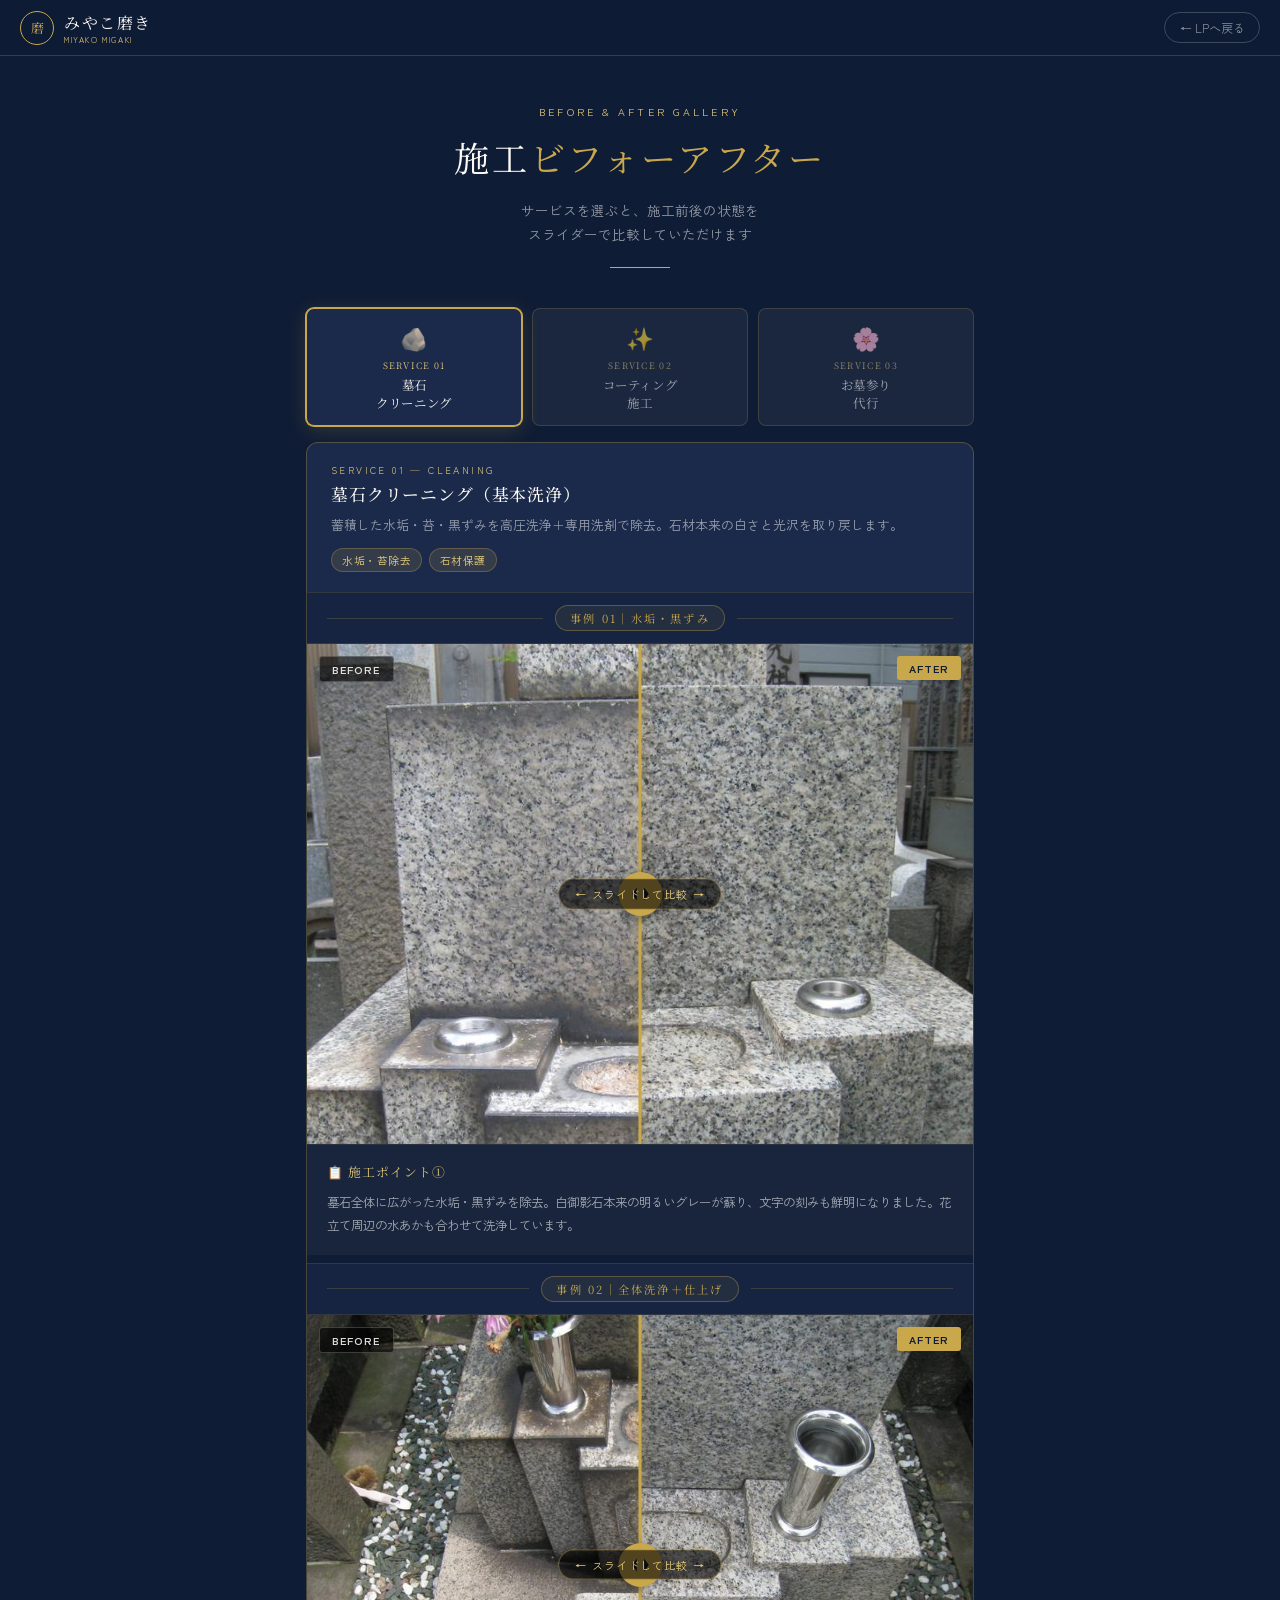
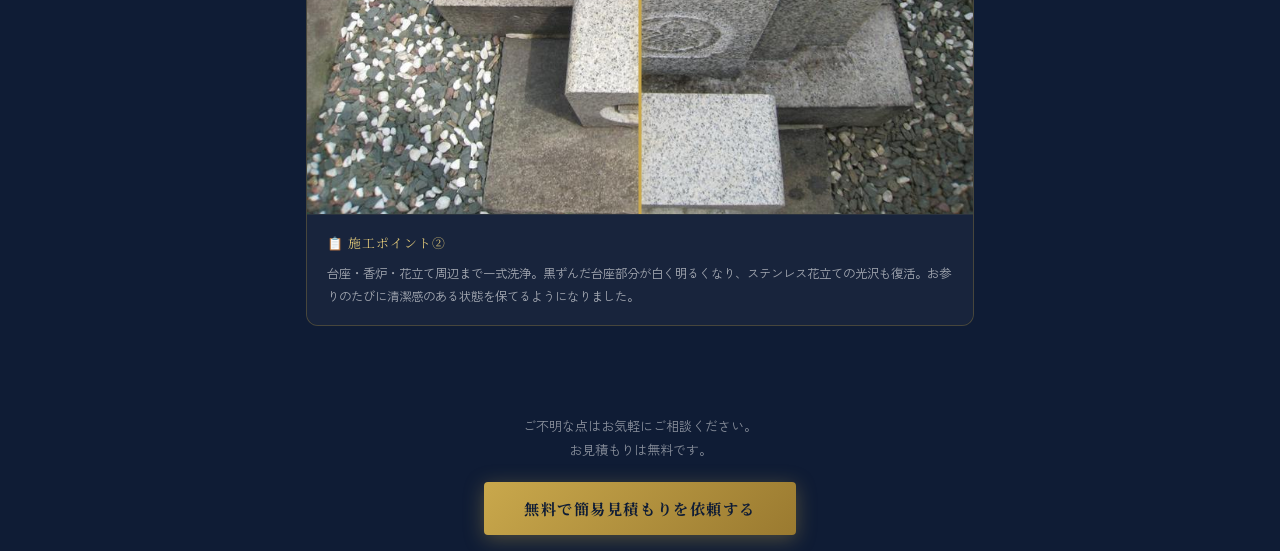
==== pages/before-after.html @ 1ab8997d "Replace site with new みやこ磨き HP (Cowork-generated)" ====
<!DOCTYPE html>
<html lang="ja">
<head>
<meta charset="UTF-8">
<meta name="viewport" content="width=device-width, initial-scale=1.0">
<title>みやこ磨き｜施工ビフォーアフター</title>
<link rel="preconnect" href="https://fonts.googleapis.com">
<link rel="preconnect" href="https://fonts.gstatic.com" crossorigin>
<link href="https://fonts.googleapis.com/css2?family=Noto+Serif+JP:wght@300;400;500;700&family=Zen+Kaku+Gothic+New:wght@300;400;500;700&display=swap" rel="stylesheet">
<style>
:root{
  --navy:#1B2A4A;--navy-dark:#0F1C35;--navy-mid:#243358;
  --gold:#C9A84C;--gold-lt:#E2C97A;--gold-dk:#9A7A30;
  --cream:#F5F0E8;--cream-dk:#EAE3D5;--white:#FDFAF6;
  --text:#2C2C2C;--text-lt:#5A5A5A;
}
*,*::before,*::after{box-sizing:border-box;margin:0;padding:0;}
html{scroll-behavior:smooth;}
body{font-family:'Zen Kaku Gothic New','Hiragino Kaku Gothic ProN',sans-serif;background:var(--navy-dark);color:var(--white);min-height:100vh;}

/* ── Header ── */
header{position:sticky;top:0;z-index:50;background:rgba(15,28,53,0.97);backdrop-filter:blur(12px);border-bottom:1px solid rgba(201,168,76,0.25);padding:0 1.25rem;height:56px;display:flex;align-items:center;justify-content:space-between;}
.logo{display:flex;align-items:center;gap:10px;}
.logo-mark{width:34px;height:34px;border:1.5px solid var(--gold);border-radius:50%;display:flex;align-items:center;justify-content:center;font-family:'Noto Serif JP',serif;font-size:13px;color:var(--gold);}
.logo-name{font-family:'Noto Serif JP',serif;font-size:1rem;color:var(--white);letter-spacing:0.1em;}
.logo-name small{display:block;font-size:0.5rem;color:var(--gold-lt);letter-spacing:0.2em;font-family:'Zen Kaku Gothic New',sans-serif;}
.header-back{font-size:0.75rem;color:rgba(255,255,255,0.5);border:1px solid rgba(255,255,255,0.2);padding:0.35rem 0.9rem;border-radius:99px;transition:0.2s;text-decoration:none;}
.header-back:hover{color:var(--gold-lt);border-color:var(--gold);}

/* ── Page Hero ── */
.page-hero{text-align:center;padding:3rem 1.5rem 2.5rem;}
.page-hero::after{content:'';display:block;width:60px;height:1px;background:var(--gold);margin:1.25rem auto 0;}
.page-label{font-size:0.65rem;letter-spacing:0.3em;color:var(--gold-lt);margin-bottom:0.75rem;display:block;}
.page-title{font-family:'Noto Serif JP',serif;font-size:clamp(1.5rem,5vw,2.2rem);font-weight:400;letter-spacing:0.08em;}
.page-title span{color:var(--gold);}
.page-sub{margin-top:1rem;font-size:0.85rem;color:rgba(255,255,255,0.55);line-height:1.8;}

/* ── Tabs ── */
.tabs-wrap{padding:0 1rem 1rem;max-width:700px;margin:0 auto;}
.tabs{display:grid;grid-template-columns:repeat(3,1fr);gap:0.6rem;}
.tab-btn{background:rgba(255,255,255,0.05);border:1px solid rgba(201,168,76,0.2);border-radius:8px;padding:0.75rem 0.5rem;cursor:pointer;text-align:center;transition:all 0.3s ease;color:rgba(255,255,255,0.6);font-size:0.75rem;line-height:1.5;font-family:inherit;}
.tab-btn .tab-icon{font-size:1.4rem;display:block;margin-bottom:0.3rem;}
.tab-btn .tab-num{font-family:'Noto Serif JP',serif;font-size:0.55rem;letter-spacing:0.15em;color:var(--gold-lt);opacity:0.6;display:block;margin-bottom:0.2rem;}
.tab-btn .tab-name{font-family:'Noto Serif JP',serif;font-size:0.78rem;letter-spacing:0.05em;display:block;}
.tab-btn:hover{border-color:var(--gold);color:rgba(255,255,255,0.85);background:rgba(201,168,76,0.08);}
.tab-btn.active{background:var(--navy);border-color:var(--gold);color:var(--white);box-shadow:0 0 0 1px var(--gold),0 4px 20px rgba(201,168,76,0.2);}
.tab-btn.active .tab-num{opacity:1;}

/* ── Panels ── */
.panels{max-width:700px;margin:0 auto;padding:0 1rem 3rem;}
.panel{display:none;}
.panel.active{display:block;animation:fadeUp 0.45s cubic-bezier(0.4,0,0.2,1);}
@keyframes fadeUp{from{opacity:0;transform:translateY(16px);}to{opacity:1;transform:translateY(0);}}

/* ── Panel Header ── */
.panel-header{background:var(--navy);border:1px solid rgba(201,168,76,0.3);border-radius:12px 12px 0 0;padding:1.25rem 1.5rem;border-bottom:none;}
.panel-header-multi{background:var(--navy);border:1px solid rgba(201,168,76,0.3);border-radius:12px 12px 0 0;padding:1.25rem 1.5rem;border-bottom:none;}
.panel-label{font-size:0.6rem;letter-spacing:0.25em;color:var(--gold-lt);text-transform:uppercase;margin-bottom:0.3rem;display:block;}
.panel-title{font-family:'Noto Serif JP',serif;font-size:1.05rem;font-weight:500;color:var(--white);letter-spacing:0.05em;}
.panel-desc{margin-top:0.5rem;font-size:0.8rem;color:rgba(255,255,255,0.55);line-height:1.75;}
.panel-points{display:flex;flex-wrap:wrap;gap:0.4rem;margin-top:0.75rem;}
.panel-point{background:rgba(201,168,76,0.15);border:1px solid rgba(201,168,76,0.3);color:var(--gold-lt);font-size:0.68rem;padding:3px 10px;border-radius:99px;letter-spacing:0.05em;}

/* ── Case Divider (複数事例用) ── */
.case-divider{
  display:flex;align-items:center;gap:12px;
  padding:1.25rem 0 0.75rem;
}
.case-divider-line{flex:1;height:1px;background:rgba(201,168,76,0.2);}
.case-divider-label{
  font-family:'Noto Serif JP',serif;
  font-size:0.7rem;color:var(--gold);
  letter-spacing:0.2em;white-space:nowrap;
  padding:4px 14px;
  border:1px solid rgba(201,168,76,0.35);
  border-radius:99px;
  background:rgba(201,168,76,0.08);
}

/* ── Slider ── */
.slider-wrap{position:relative;border:1px solid rgba(201,168,76,0.3);border-top:none;overflow:hidden;background:#000;user-select:none;touch-action:none;;aspect-ratio:4/3;}
.slider-wrap.rounded-bottom{border-radius:0 0 12px 12px;}
.slider-hint{position:absolute;top:50%;left:50%;transform:translate(-50%,-50%);background:rgba(0,0,0,0.6);color:var(--gold-lt);font-size:0.7rem;padding:0.4rem 1rem;border-radius:99px;border:1px solid rgba(201,168,76,0.4);letter-spacing:0.1em;pointer-events:none;z-index:10;transition:opacity 0.5s;white-space:nowrap;}
.slider-hint.hidden{opacity:0;}
.slider-img{display:block;width:100%;aspect-ratio:4/3;object-fit:cover;}
.img-after{position:absolute;top:0;left:0;width:100%;height:100%;object-fit:cover;z-index:1;}
.img-before-wrap{position:absolute;top:0;left:0;bottom:0;width:50%;overflow:hidden;z-index:2;}
.img-before-wrap .slider-img{position:absolute;top:0;left:0;width:100vw;max-width:700px;height:100%;object-fit:cover;}
.slider-line{position:absolute;top:0;bottom:0;left:50%;width:3px;background:var(--gold);z-index:3;transform:translateX(-50%);box-shadow:0 0 12px rgba(201,168,76,0.6);}
.slider-handle{position:absolute;top:50%;left:50%;transform:translate(-50%,-50%);width:44px;height:44px;background:var(--gold);border-radius:50%;display:flex;align-items:center;justify-content:center;cursor:ew-resize;box-shadow:0 2px 12px rgba(0,0,0,0.4);}
.slider-handle svg{width:22px;height:22px;fill:var(--navy-dark);}
.slider-label{position:absolute;top:12px;padding:4px 12px;font-size:0.68rem;font-weight:700;letter-spacing:0.1em;border-radius:3px;z-index:4;pointer-events:none;}
.label-before{left:12px;background:rgba(0,0,0,0.6);color:rgba(255,255,255,0.85);border:1px solid rgba(255,255,255,0.2);}
.label-after{right:12px;background:var(--gold);color:var(--navy-dark);}

/* ── Caption ── */
.panel-caption{margin-top:1.25rem;background:rgba(255,255,255,0.04);border:1px solid rgba(201,168,76,0.15);border-radius:8px;padding:1.1rem 1.25rem;}
.panel-caption.no-top-margin{margin-top:0;border-radius:0 0 8px 8px;border-top:none;}
.caption-title{font-family:'Noto Serif JP',serif;font-size:0.8rem;color:var(--gold-lt);margin-bottom:0.6rem;letter-spacing:0.08em;}
.caption-body{font-size:0.78rem;color:rgba(255,255,255,0.6);line-height:1.85;}

/* ── Multi-slider block ── */
.multi-slider-block{
  border:1px solid rgba(201,168,76,0.3);
  border-top:none;
  border-radius:0 0 12px 12px;
  overflow:hidden;
}
.multi-slider-block .slider-wrap{border:none;border-radius:0;;aspect-ratio:4/3;}
.multi-slider-block .case-divider{
  padding:0.75rem 1.25rem;
  background:rgba(27,42,74,0.6);
  border-top:1px solid rgba(201,168,76,0.15);
  border-bottom:1px solid rgba(201,168,76,0.15);
}
.multi-slider-block .panel-caption{
  margin:0;border-radius:0;
  border:none;border-top:1px solid rgba(201,168,76,0.1);
}
.multi-slider-block .panel-caption:last-child{
  border-radius:0 0 12px 12px;
}

/* ── CTA ── */
.cta-wrap{text-align:center;margin-top:2.5rem;padding:0 1rem 1rem;}
.cta-text{font-size:0.82rem;color:rgba(255,255,255,0.5);margin-bottom:1.25rem;line-height:1.8;}
.btn-cta{display:inline-block;background:linear-gradient(135deg,var(--gold) 0%,var(--gold-dk) 100%);color:var(--navy-dark);font-family:'Noto Serif JP',serif;font-size:0.95rem;font-weight:700;padding:1rem 2.5rem;border-radius:4px;letter-spacing:0.1em;box-shadow:0 4px 20px rgba(201,168,76,0.35);transition:0.3s;text-decoration:none;}
.btn-cta:hover{transform:translateY(-2px);box-shadow:0 8px 28px rgba(201,168,76,0.5);}
</style>
</head>
<body>

<header>
  <div class="logo">
    <div class="logo-mark">磨</div>
    <div class="logo-name">みやこ磨き<small>MIYAKO MIGAKI</small></div>
  </div>
  <a href="#" class="header-back">← LPへ戻る</a>
</header>

<div class="page-hero">
  <span class="page-label">BEFORE &amp; AFTER GALLERY</span>
  <h1 class="page-title">施工<span>ビフォーアフター</span></h1>
  <p class="page-sub">サービスを選ぶと、施工前後の状態を<br>スライダーで比較していただけます</p>
</div>

<div class="tabs-wrap">
  <div class="tabs">
    <button class="tab-btn active" onclick="switchTab(0,this)">
      <span class="tab-icon">🪨</span>
      <span class="tab-num">SERVICE 01</span>
      <span class="tab-name">墓石<br>クリーニング</span>
    </button>
    <button class="tab-btn" onclick="switchTab(1,this)">
      <span class="tab-icon">✨</span>
      <span class="tab-num">SERVICE 02</span>
      <span class="tab-name">コーティング<br>施工</span>
    </button>
    <button class="tab-btn" onclick="switchTab(2,this)">
      <span class="tab-icon">🌸</span>
      <span class="tab-num">SERVICE 03</span>
      <span class="tab-name">お墓参り<br>代行</span>
    </button>
  </div>
</div>

<div class="panels">

  <!-- ===== Panel 0: クリーニング（事例×2） ===== -->
  <div class="panel active" id="panel-0">
    <div class="panel-header-multi">
      <span class="panel-label">SERVICE 01 — CLEANING</span>
      <div class="panel-title" style="font-family:'Noto Serif JP',serif">墓石クリーニング（基本洗浄）</div>
      <div class="panel-desc">蓄積した水垢・苔・黒ずみを高圧洗浄＋専用洗剤で除去。石材本来の白さと光沢を取り戻します。</div>
      <div class="panel-points">
        <span class="panel-point">水垢・苔除去</span>
        
        <span class="panel-point">石材保護</span>
        
      </div>
    </div>

    <!-- ── 事例ブロック ── -->
    <div class="multi-slider-block">

      <!-- 事例1 divider -->
      <div class="case-divider">
        <div class="case-divider-line"></div>
        <div class="case-divider-label">事例 01｜水垢・黒ずみ</div>
        <div class="case-divider-line"></div>
      </div>

      <!-- Slider A -->
      <div class="slider-wrap" id="slider-0a">
        <img class="slider-img img-after" src="[data-uri]" alt="施工後">
        <div class="img-before-wrap" id="bw-0a">
          <img class="slider-img" src="[data-uri]" alt="施工前">
        </div>
        <div class="slider-line" id="sl-0a">
          <div class="slider-handle"><svg viewBox="0 0 24 24"><path d="M8 5l-5 7 5 7M16 5l5 7-5 7"/></svg></div>
        </div>
        <span class="slider-label label-before">BEFORE</span>
        <span class="slider-label label-after">AFTER</span>
        <div class="slider-hint" id="hint-0a">← スライドして比較 →</div>
      </div>
      <div class="panel-caption">
        <div class="caption-title">📋 施工ポイント①</div>
        <div class="caption-body">墓石全体に広がった水垢・黒ずみを除去。白御影石本来の明るいグレーが蘇り、文字の刻みも鮮明になりました。花立て周辺の水あかも合わせて洗浄しています。</div>
      </div>

      <!-- 事例2 divider -->
      <div class="case-divider" style="margin-top:0.5rem;">
        <div class="case-divider-line"></div>
        <div class="case-divider-label">事例 02｜全体洗浄＋仕上げ</div>
        <div class="case-divider-line"></div>
      </div>

      <!-- Slider B -->
      <div class="slider-wrap" id="slider-0b">
        <img class="slider-img img-after" src="[data-uri]" alt="施工後">
        <div class="img-before-wrap" id="bw-0b">
          <img class="slider-img" src="[data-uri]" alt="施工前">
        </div>
        <div class="slider-line" id="sl-0b">
          <div class="slider-handle"><svg viewBox="0 0 24 24"><path d="M8 5l-5 7 5 7M16 5l5 7-5 7"/></svg></div>
        </div>
        <span class="slider-label label-before">BEFORE</span>
        <span class="slider-label label-after">AFTER</span>
        <div class="slider-hint" id="hint-0b">← スライドして比較 →</div>
      </div>
      <div class="panel-caption" style="border-radius:0 0 12px 12px;">
        <div class="caption-title">📋 施工ポイント②</div>
        <div class="caption-body">台座・香炉・花立て周辺まで一式洗浄。黒ずんだ台座部分が白く明るくなり、ステンレス花立ての光沢も復活。お参りのたびに清潔感のある状態を保てるようになりました。</div>
      </div>

    </div><!-- /multi-slider-block -->
  </div>

  <!-- ===== Panel 1: コーティング ===== -->
  <div class="panel" id="panel-1">
    <div class="panel-header">
      <span class="panel-label">SERVICE 02 — COATING</span>
      <div class="panel-title" style="font-family:'Noto Serif JP',serif">コーティング施工</div>
      <div class="panel-desc">洗浄後に専用の撥水コーティングを施工。汚れの付着を抑制し、光沢を長期間キープします。</div>
      <div class="panel-points">
        <span class="panel-point">撥水加工</span>
        <span class="panel-point">光沢保持</span>
        <span class="panel-point">防汚効果</span>
        
      </div>
    </div>
    <div class="slider-wrap rounded-bottom" id="slider-1">
      <img class="slider-img img-after" src="[data-uri]" alt="施工後">
      <div class="img-before-wrap" id="bw-1">
        <img class="slider-img" src="[data-uri]" alt="施工前">
      </div>
      <div class="slider-line" id="sl-1">
        <div class="slider-handle"><svg viewBox="0 0 24 24"><path d="M8 5l-5 7 5 7M16 5l5 7-5 7"/></svg></div>
      </div>
      <span class="slider-label label-before">BEFORE</span>
      <span class="slider-label label-after">AFTER</span>
      <div class="slider-hint" id="hint-1">← スライドして比較 →</div>
    </div>
    <div class="panel-caption">
      <div class="caption-title">📋 施工ポイント</div>
      <div class="caption-body">茶色い苔・水垢が石面全体を覆っていた状態から、洗浄＋コーティングにより蓮の彫刻がくっきり蘇りました。コーティングの効果は1〜2年持続し、次回のお手入れも楽になります。</div>
    </div>
  </div>

  <!-- ===== Panel 2: お参り代行（SVGイラスト） ===== -->
  <div class="panel" id="panel-2">
    <div class="panel-header">
      <span class="panel-label">SERVICE 03 — OMAIRI DAIKO</span>
      <div class="panel-title" style="font-family:'Noto Serif JP',serif">お墓参り代行</div>
      <div class="panel-desc">遠方のご家族に代わり、お花・お線香・簡易清掃をセットで代行。完了後に写真でご報告します。</div>
      <div class="panel-points">
        <span class="panel-point">お花・お線香</span>
        <span class="panel-point">水拝み</span>
        <span class="panel-point">簡易清掃</span>
        
      </div>
    </div>
    <div class="slider-wrap rounded-bottom" id="slider-2">
      <img class="slider-img img-after"   src="[data-uri]"  alt="代行後イメージ">
      <div class="img-before-wrap" id="bw-2">
        <img class="slider-img" src="[data-uri]" alt="代行前イメージ">
      </div>
      <div class="slider-line" id="sl-2">
        <div class="slider-handle"><svg viewBox="0 0 24 24"><path d="M8 5l-5 7 5 7M16 5l5 7-5 7"/></svg></div>
      </div>
      <span class="slider-label label-before">代行前</span>
      <span class="slider-label label-after">代行後</span>
      <div class="slider-hint" id="hint-2">← スライドして比較 →</div>
    </div>
    <div class="panel-caption">
      <div class="caption-title">🌸 代行内容のご案内</div>
      <div class="caption-body">※ こちらはサービスのイメージ図です。実際の代行では、季節の生花・お線香・水拝みを行い、周囲の落ち葉・ゴミを清掃します。完了後はLINE／メールにて現地写真をご報告いたします。</div>
    </div>
  </div>

</div><!-- /panels -->

<div class="cta-wrap">
  <p class="cta-text">ご不明な点はお気軽にご相談ください。<br>お見積もりは無料です。</p>
  <a href="#" class="btn-cta">無料で簡易見積もりを依頼する</a>
</div>

<script>
function switchTab(idx,btn){
  document.querySelectorAll('.tab-btn').forEach(b=>b.classList.remove('active'));
  document.querySelectorAll('.panel').forEach(p=>p.classList.remove('active'));
  btn.classList.add('active');
  document.getElementById('panel-'+idx).classList.add('active');
  // re-init sliders in newly shown panel
  const ids = idx===0 ? ['0a','0b'] : [String(idx)];
  ids.forEach(id => initSlider(id));
}

function initSlider(id){
  const wrap=document.getElementById('slider-'+id);
  const bw=document.getElementById('bw-'+id);
  const line=document.getElementById('sl-'+id);
  const hint=document.getElementById('hint-'+id);
  if(!wrap||wrap._init)return;
  wrap._init=true;
  let dragging=false,hintShown=false;
  function setPos(pct){
    pct=Math.min(95,Math.max(5,pct));
    bw.style.width=pct+'%';
    line.style.left=pct+'%';
    if(!hintShown){hint.classList.add('hidden');hintShown=true;}
  }
  function getPos(e){
    const rect=wrap.getBoundingClientRect();
    const cx=e.touches?e.touches[0].clientX:e.clientX;
    return((cx-rect.left)/rect.width)*100;
  }
  wrap.addEventListener('mousedown',e=>{dragging=true;setPos(getPos(e));});
  wrap.addEventListener('touchstart',e=>{dragging=true;setPos(getPos(e));},{passive:true});
  window.addEventListener('mousemove',e=>{if(dragging)setPos(getPos(e));});
  window.addEventListener('touchmove',e=>{if(dragging)setPos(getPos(e));},{passive:true});
  window.addEventListener('mouseup',()=>dragging=false);
  window.addEventListener('touchend',()=>dragging=false);
}

// Init all sliders on load
['0a','0b','1','2'].forEach(initSlider);
</script>
</body>
</html>
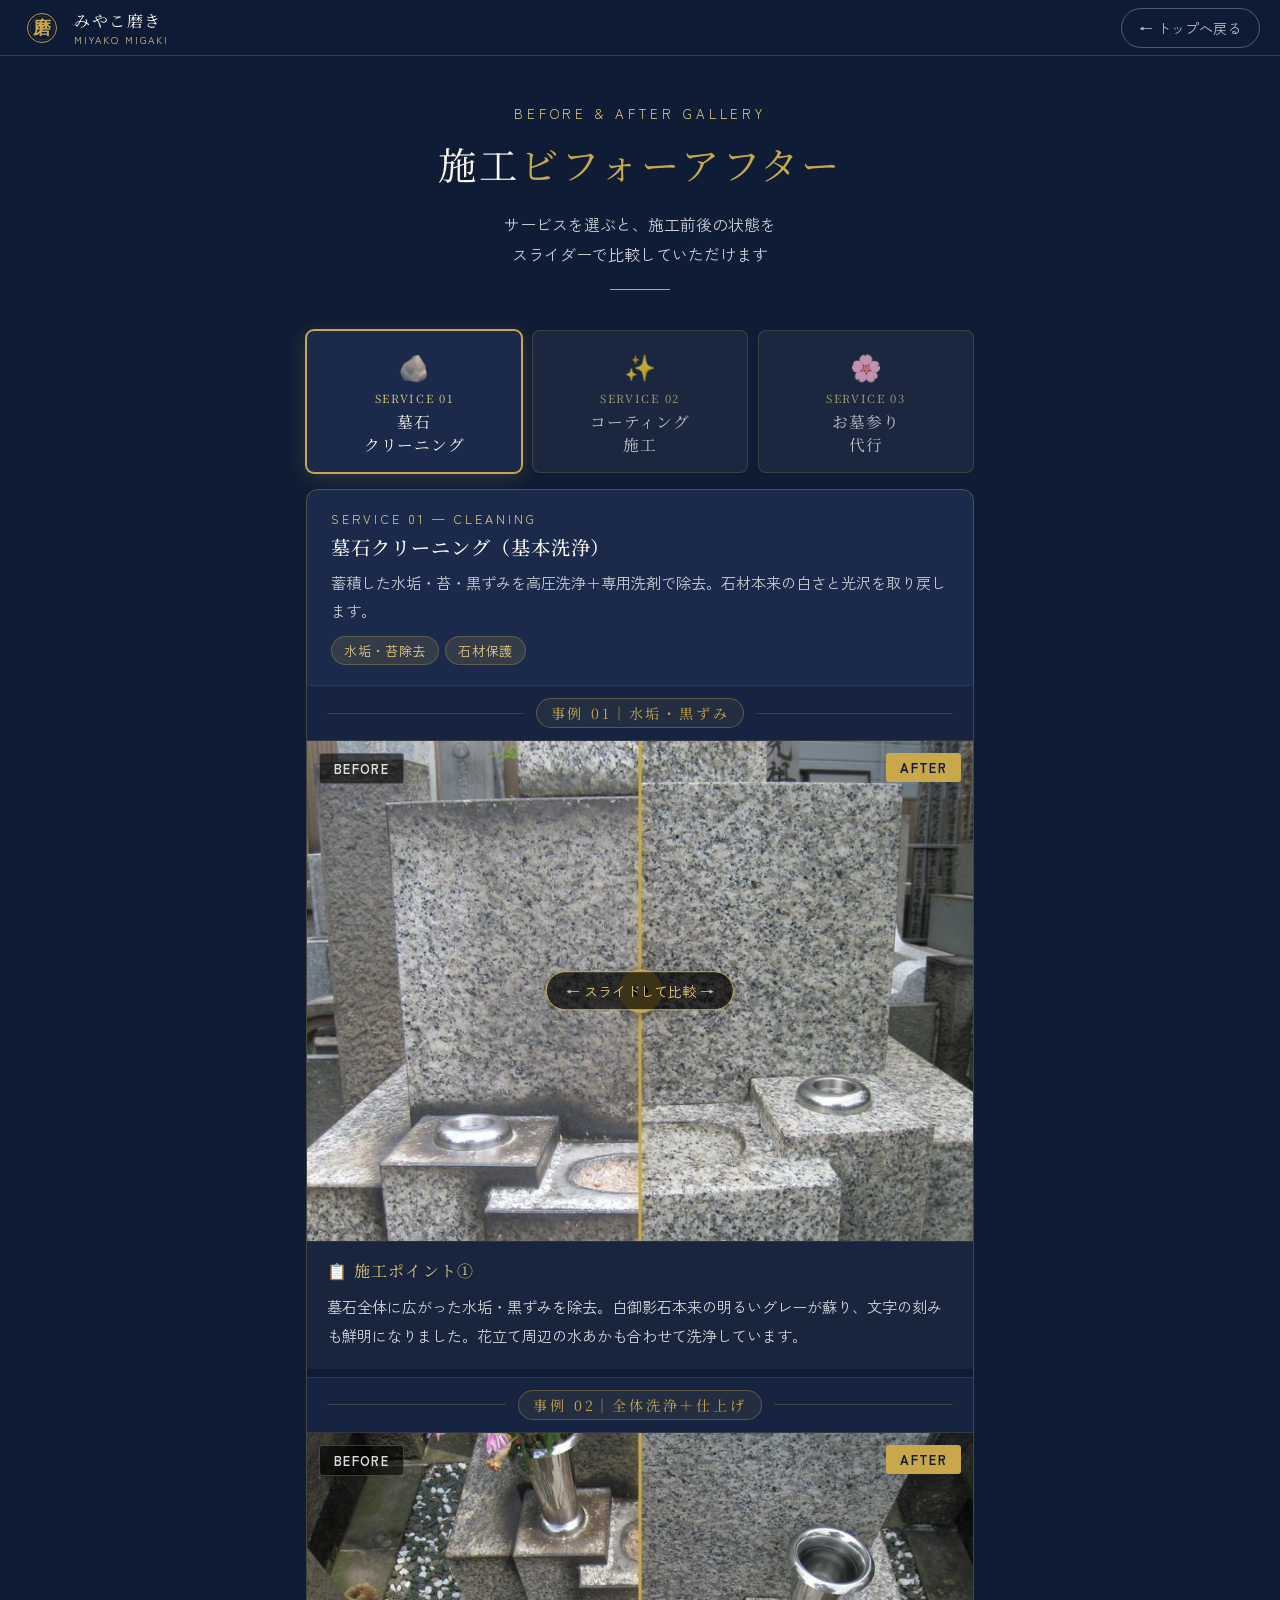
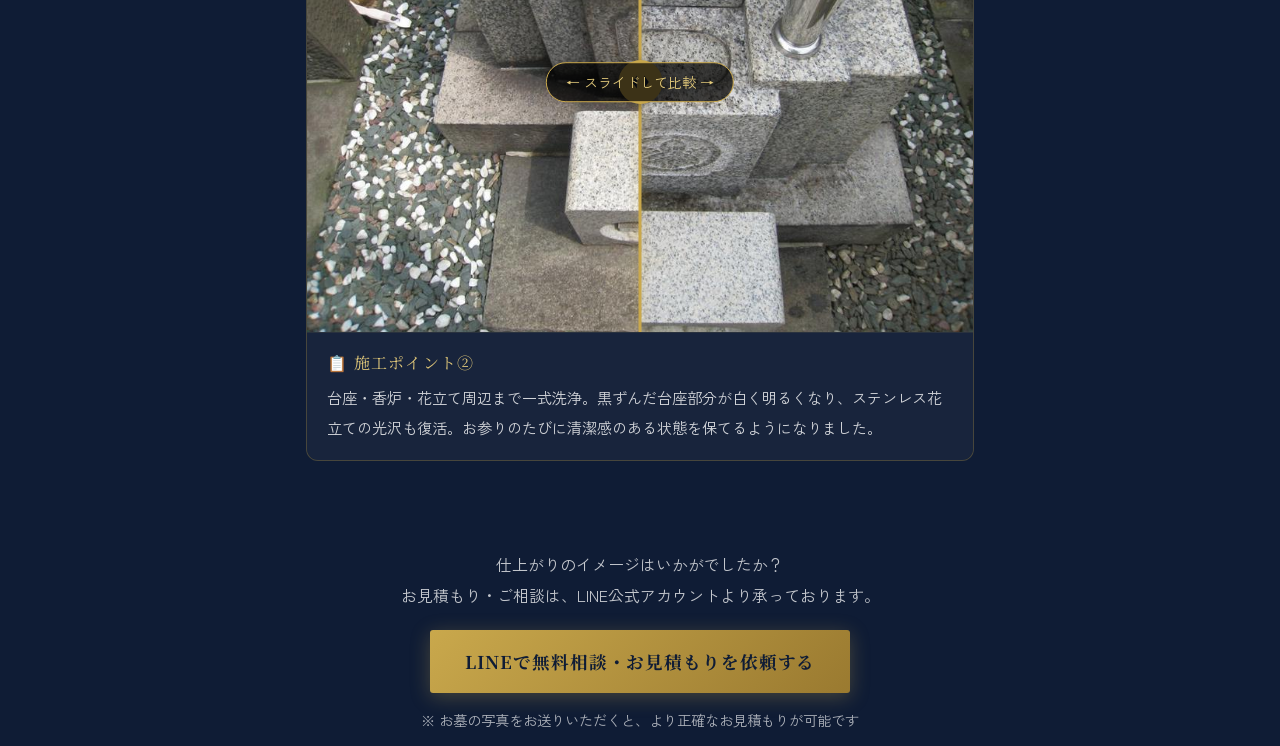
==== commit aec8f0c2: "Replace site with new みやこ磨き HP (Cowork-generated)" ====
--- a/pages/before-after.html
+++ b/pages/before-after.html
@@ -21,27 +21,27 @@
 /* ── Header ── */
 header{position:sticky;top:0;z-index:50;background:rgba(15,28,53,0.97);backdrop-filter:blur(12px);border-bottom:1px solid rgba(201,168,76,0.25);padding:0 1.25rem;height:56px;display:flex;align-items:center;justify-content:space-between;}
 .logo{display:flex;align-items:center;gap:10px;}
-.logo-mark{width:34px;height:34px;border:1.5px solid var(--gold);border-radius:50%;display:flex;align-items:center;justify-content:center;font-family:'Noto Serif JP',serif;font-size:13px;color:var(--gold);}
+.logo-mark{width:44px;height:44px;background:url('../assets/logo-dark.svg') center/contain no-repeat;flex-shrink:0;}
 .logo-name{font-family:'Noto Serif JP',serif;font-size:1rem;color:var(--white);letter-spacing:0.1em;}
-.logo-name small{display:block;font-size:0.5rem;color:var(--gold-lt);letter-spacing:0.2em;font-family:'Zen Kaku Gothic New',sans-serif;}
-.header-back{font-size:0.75rem;color:rgba(255,255,255,0.5);border:1px solid rgba(255,255,255,0.2);padding:0.35rem 0.9rem;border-radius:99px;transition:0.2s;text-decoration:none;}
+.logo-name small{display:block;font-size:0.62rem;color:var(--gold-lt);letter-spacing:0.2em;font-family:'Zen Kaku Gothic New',sans-serif;}
+.header-back{font-size:0.88rem;color:rgba(255,255,255,0.72);border:1px solid rgba(255,255,255,0.28);padding:0.5rem 1.1rem;border-radius:99px;transition:0.2s;text-decoration:none;min-height:40px;display:inline-flex;align-items:center;}
 .header-back:hover{color:var(--gold-lt);border-color:var(--gold);}
 
 /* ── Page Hero ── */
 .page-hero{text-align:center;padding:3rem 1.5rem 2.5rem;}
 .page-hero::after{content:'';display:block;width:60px;height:1px;background:var(--gold);margin:1.25rem auto 0;}
-.page-label{font-size:0.65rem;letter-spacing:0.3em;color:var(--gold-lt);margin-bottom:0.75rem;display:block;}
-.page-title{font-family:'Noto Serif JP',serif;font-size:clamp(1.5rem,5vw,2.2rem);font-weight:400;letter-spacing:0.08em;}
+.page-label{font-size:0.82rem;letter-spacing:0.3em;color:var(--gold-lt);margin-bottom:0.75rem;display:block;}
+.page-title{font-family:'Noto Serif JP',serif;font-size:clamp(1.7rem,5.5vw,2.4rem);font-weight:400;letter-spacing:0.08em;line-height:1.5;}
 .page-title span{color:var(--gold);}
-.page-sub{margin-top:1rem;font-size:0.85rem;color:rgba(255,255,255,0.55);line-height:1.8;}
+.page-sub{margin-top:1rem;font-size:1rem;color:rgba(255,255,255,0.78);line-height:1.9;}
 
 /* ── Tabs ── */
 .tabs-wrap{padding:0 1rem 1rem;max-width:700px;margin:0 auto;}
 .tabs{display:grid;grid-template-columns:repeat(3,1fr);gap:0.6rem;}
-.tab-btn{background:rgba(255,255,255,0.05);border:1px solid rgba(201,168,76,0.2);border-radius:8px;padding:0.75rem 0.5rem;cursor:pointer;text-align:center;transition:all 0.3s ease;color:rgba(255,255,255,0.6);font-size:0.75rem;line-height:1.5;font-family:inherit;}
-.tab-btn .tab-icon{font-size:1.4rem;display:block;margin-bottom:0.3rem;}
-.tab-btn .tab-num{font-family:'Noto Serif JP',serif;font-size:0.55rem;letter-spacing:0.15em;color:var(--gold-lt);opacity:0.6;display:block;margin-bottom:0.2rem;}
-.tab-btn .tab-name{font-family:'Noto Serif JP',serif;font-size:0.78rem;letter-spacing:0.05em;display:block;}
+.tab-btn{background:rgba(255,255,255,0.05);border:1px solid rgba(201,168,76,0.2);border-radius:8px;padding:0.95rem 0.5rem;cursor:pointer;text-align:center;transition:all 0.3s ease;color:rgba(255,255,255,0.72);font-size:0.9rem;line-height:1.5;font-family:inherit;min-height:82px;}
+.tab-btn .tab-icon{font-size:1.6rem;display:block;margin-bottom:0.3rem;}
+.tab-btn .tab-num{font-family:'Noto Serif JP',serif;font-size:0.7rem;letter-spacing:0.15em;color:var(--gold-lt);opacity:0.75;display:block;margin-bottom:0.2rem;}
+.tab-btn .tab-name{font-family:'Noto Serif JP',serif;font-size:0.98rem;letter-spacing:0.05em;display:block;}
 .tab-btn:hover{border-color:var(--gold);color:rgba(255,255,255,0.85);background:rgba(201,168,76,0.08);}
 .tab-btn.active{background:var(--navy);border-color:var(--gold);color:var(--white);box-shadow:0 0 0 1px var(--gold),0 4px 20px rgba(201,168,76,0.2);}
 .tab-btn.active .tab-num{opacity:1;}
@@ -55,11 +55,11 @@
 /* ── Panel Header ── */
 .panel-header{background:var(--navy);border:1px solid rgba(201,168,76,0.3);border-radius:12px 12px 0 0;padding:1.25rem 1.5rem;border-bottom:none;}
 .panel-header-multi{background:var(--navy);border:1px solid rgba(201,168,76,0.3);border-radius:12px 12px 0 0;padding:1.25rem 1.5rem;border-bottom:none;}
-.panel-label{font-size:0.6rem;letter-spacing:0.25em;color:var(--gold-lt);text-transform:uppercase;margin-bottom:0.3rem;display:block;}
-.panel-title{font-family:'Noto Serif JP',serif;font-size:1.05rem;font-weight:500;color:var(--white);letter-spacing:0.05em;}
-.panel-desc{margin-top:0.5rem;font-size:0.8rem;color:rgba(255,255,255,0.55);line-height:1.75;}
+.panel-label{font-size:0.78rem;letter-spacing:0.25em;color:var(--gold-lt);text-transform:uppercase;margin-bottom:0.3rem;display:block;}
+.panel-title{font-family:'Noto Serif JP',serif;font-size:1.2rem;font-weight:500;color:var(--white);letter-spacing:0.05em;}
+.panel-desc{margin-top:0.5rem;font-size:0.95rem;color:rgba(255,255,255,0.75);line-height:1.85;}
 .panel-points{display:flex;flex-wrap:wrap;gap:0.4rem;margin-top:0.75rem;}
-.panel-point{background:rgba(201,168,76,0.15);border:1px solid rgba(201,168,76,0.3);color:var(--gold-lt);font-size:0.68rem;padding:3px 10px;border-radius:99px;letter-spacing:0.05em;}
+.panel-point{background:rgba(201,168,76,0.15);border:1px solid rgba(201,168,76,0.3);color:var(--gold-lt);font-size:0.82rem;padding:4px 12px;border-radius:99px;letter-spacing:0.05em;}
 
 /* ── Case Divider (複数事例用) ── */
 .case-divider{
@@ -69,7 +69,7 @@
 .case-divider-line{flex:1;height:1px;background:rgba(201,168,76,0.2);}
 .case-divider-label{
   font-family:'Noto Serif JP',serif;
-  font-size:0.7rem;color:var(--gold);
+  font-size:0.88rem;color:var(--gold);
   letter-spacing:0.2em;white-space:nowrap;
   padding:4px 14px;
   border:1px solid rgba(201,168,76,0.35);
@@ -80,7 +80,7 @@
 /* ── Slider ── */
 .slider-wrap{position:relative;border:1px solid rgba(201,168,76,0.3);border-top:none;overflow:hidden;background:#000;user-select:none;touch-action:none;;aspect-ratio:4/3;}
 .slider-wrap.rounded-bottom{border-radius:0 0 12px 12px;}
-.slider-hint{position:absolute;top:50%;left:50%;transform:translate(-50%,-50%);background:rgba(0,0,0,0.6);color:var(--gold-lt);font-size:0.7rem;padding:0.4rem 1rem;border-radius:99px;border:1px solid rgba(201,168,76,0.4);letter-spacing:0.1em;pointer-events:none;z-index:10;transition:opacity 0.5s;white-space:nowrap;}
+.slider-hint{position:absolute;top:50%;left:50%;transform:translate(-50%,-50%);background:rgba(0,0,0,0.7);color:var(--gold-lt);font-size:0.88rem;padding:0.55rem 1.2rem;border-radius:99px;border:1px solid var(--gold);pointer-events:none;transition:opacity 0.3s;z-index:5;}rgba(201,168,76,0.4);letter-spacing:0.1em;pointer-events:none;z-index:10;transition:opacity 0.5s;white-space:nowrap;}
 .slider-hint.hidden{opacity:0;}
 .slider-img{display:block;width:100%;aspect-ratio:4/3;object-fit:cover;}
 .img-after{position:absolute;top:0;left:0;width:100%;height:100%;object-fit:cover;z-index:1;}
@@ -89,15 +89,15 @@
 .slider-line{position:absolute;top:0;bottom:0;left:50%;width:3px;background:var(--gold);z-index:3;transform:translateX(-50%);box-shadow:0 0 12px rgba(201,168,76,0.6);}
 .slider-handle{position:absolute;top:50%;left:50%;transform:translate(-50%,-50%);width:44px;height:44px;background:var(--gold);border-radius:50%;display:flex;align-items:center;justify-content:center;cursor:ew-resize;box-shadow:0 2px 12px rgba(0,0,0,0.4);}
 .slider-handle svg{width:22px;height:22px;fill:var(--navy-dark);}
-.slider-label{position:absolute;top:12px;padding:4px 12px;font-size:0.68rem;font-weight:700;letter-spacing:0.1em;border-radius:3px;z-index:4;pointer-events:none;}
+.slider-label{position:absolute;top:12px;padding:5px 14px;font-size:0.82rem;font-weight:700;letter-spacing:0.1em;border-radius:3px;z-index:4;pointer-events:none;}
 .label-before{left:12px;background:rgba(0,0,0,0.6);color:rgba(255,255,255,0.85);border:1px solid rgba(255,255,255,0.2);}
 .label-after{right:12px;background:var(--gold);color:var(--navy-dark);}
 
 /* ── Caption ── */
 .panel-caption{margin-top:1.25rem;background:rgba(255,255,255,0.04);border:1px solid rgba(201,168,76,0.15);border-radius:8px;padding:1.1rem 1.25rem;}
 .panel-caption.no-top-margin{margin-top:0;border-radius:0 0 8px 8px;border-top:none;}
-.caption-title{font-family:'Noto Serif JP',serif;font-size:0.8rem;color:var(--gold-lt);margin-bottom:0.6rem;letter-spacing:0.08em;}
-.caption-body{font-size:0.78rem;color:rgba(255,255,255,0.6);line-height:1.85;}
+.caption-title{font-family:'Noto Serif JP',serif;font-size:1rem;color:var(--gold-lt);margin-bottom:0.6rem;letter-spacing:0.08em;}
+.caption-body{font-size:0.95rem;color:rgba(255,255,255,0.8);line-height:1.95;}
 
 /* ── Multi-slider block ── */
 .multi-slider-block{
@@ -123,8 +123,8 @@
 
 /* ── CTA ── */
 .cta-wrap{text-align:center;margin-top:2.5rem;padding:0 1rem 1rem;}
-.cta-text{font-size:0.82rem;color:rgba(255,255,255,0.5);margin-bottom:1.25rem;line-height:1.8;}
-.btn-cta{display:inline-block;background:linear-gradient(135deg,var(--gold) 0%,var(--gold-dk) 100%);color:var(--navy-dark);font-family:'Noto Serif JP',serif;font-size:0.95rem;font-weight:700;padding:1rem 2.5rem;border-radius:4px;letter-spacing:0.1em;box-shadow:0 4px 20px rgba(201,168,76,0.35);transition:0.3s;text-decoration:none;}
+.cta-text{font-size:1rem;color:rgba(255,255,255,0.75);margin-bottom:1.25rem;line-height:1.9;}
+.btn-cta{display:inline-flex;align-items:center;justify-content:center;gap:8px;background:linear-gradient(135deg,var(--gold) 0%,var(--gold-dk) 100%);color:var(--navy-dark);font-family:'Noto Serif JP',serif;font-size:1.1rem;font-weight:700;padding:1.2rem 2.2rem;min-height:58px;border-radius:3px;box-shadow:0 4px 20px rgba(201,168,76,0.3);transition:0.25s;text-decoration:none;letter-spacing:0.05em;}rem 2.5rem;border-radius:4px;letter-spacing:0.1em;box-shadow:0 4px 20px rgba(201,168,76,0.35);transition:0.3s;text-decoration:none;}
 .btn-cta:hover{transform:translateY(-2px);box-shadow:0 8px 28px rgba(201,168,76,0.5);}
 </style>
 </head>
@@ -132,10 +132,10 @@
 
 <header>
   <div class="logo">
-    <div class="logo-mark">磨</div>
+    <div class="logo-mark" role="img" aria-label="みやこ磨き"></div>
     <div class="logo-name">みやこ磨き<small>MIYAKO MIGAKI</small></div>
   </div>
-  <a href="#" class="header-back">← LPへ戻る</a>
+  <a href="../index.html" class="header-back">← トップへ戻る</a>
 </header>
 
 <div class="page-hero">
@@ -146,17 +146,17 @@
 
 <div class="tabs-wrap">
   <div class="tabs">
-    <button class="tab-btn active" onclick="switchTab(0,this)">
+    <button class="tab-btn active" id="tab-0" data-idx="0" onclick="switchTab(0,this)">
       <span class="tab-icon">🪨</span>
       <span class="tab-num">SERVICE 01</span>
       <span class="tab-name">墓石<br>クリーニング</span>
     </button>
-    <button class="tab-btn" onclick="switchTab(1,this)">
+    <button class="tab-btn" id="tab-1" data-idx="1" onclick="switchTab(1,this)">
       <span class="tab-icon">✨</span>
       <span class="tab-num">SERVICE 02</span>
       <span class="tab-name">コーティング<br>施工</span>
     </button>
-    <button class="tab-btn" onclick="switchTab(2,this)">
+    <button class="tab-btn" id="tab-2" data-idx="2" onclick="switchTab(2,this)">
       <span class="tab-icon">🌸</span>
       <span class="tab-num">SERVICE 03</span>
       <span class="tab-name">お墓参り<br>代行</span>
@@ -301,8 +301,9 @@
 </div><!-- /panels -->
 
 <div class="cta-wrap">
-  <p class="cta-text">ご不明な点はお気軽にご相談ください。<br>お見積もりは無料です。</p>
-  <a href="#" class="btn-cta">無料で簡易見積もりを依頼する</a>
+  <p class="cta-text">仕上がりのイメージはいかがでしたか？<br>お見積もり・ご相談は、LINE公式アカウントより承っております。</p>
+  <a href="../index.html#contact" class="btn-cta">LINEで無料相談・お見積もりを依頼する</a>
+  <p style="margin-top:1rem;font-size:0.9rem;color:rgba(255,255,255,0.65);">※ お墓の写真をお送りいただくと、より正確なお見積もりが可能です</p>
 </div>
 
 <script>
@@ -315,6 +316,30 @@
   const ids = idx===0 ? ['0a','0b'] : [String(idx)];
   ids.forEach(id => initSlider(id));
 }
+
+// Support deep-link via URL hash: #service-1 / #service-2 / #service-3
+(function(){
+  function openFromHash(){
+    const m = (location.hash || '').match(/service-([123])/i);
+    if(!m) return;
+    const idx = parseInt(m[1],10) - 1;
+    const btn = document.getElementById('tab-'+idx);
+    if(btn){
+      switchTab(idx, btn);
+      // スクロールをタブ周りへ
+      setTimeout(()=>{
+        const wrap = document.querySelector('.tabs-wrap');
+        if(wrap) window.scrollTo({top: wrap.offsetTop - 80, behavior:'smooth'});
+      }, 80);
+    }
+  }
+  if(document.readyState==='loading'){
+    document.addEventListener('DOMContentLoaded', openFromHash);
+  } else {
+    openFromHash();
+  }
+  window.addEventListener('hashchange', openFromHash);
+})();
 
 function initSlider(id){
   const wrap=document.getElementById('slider-'+id);
